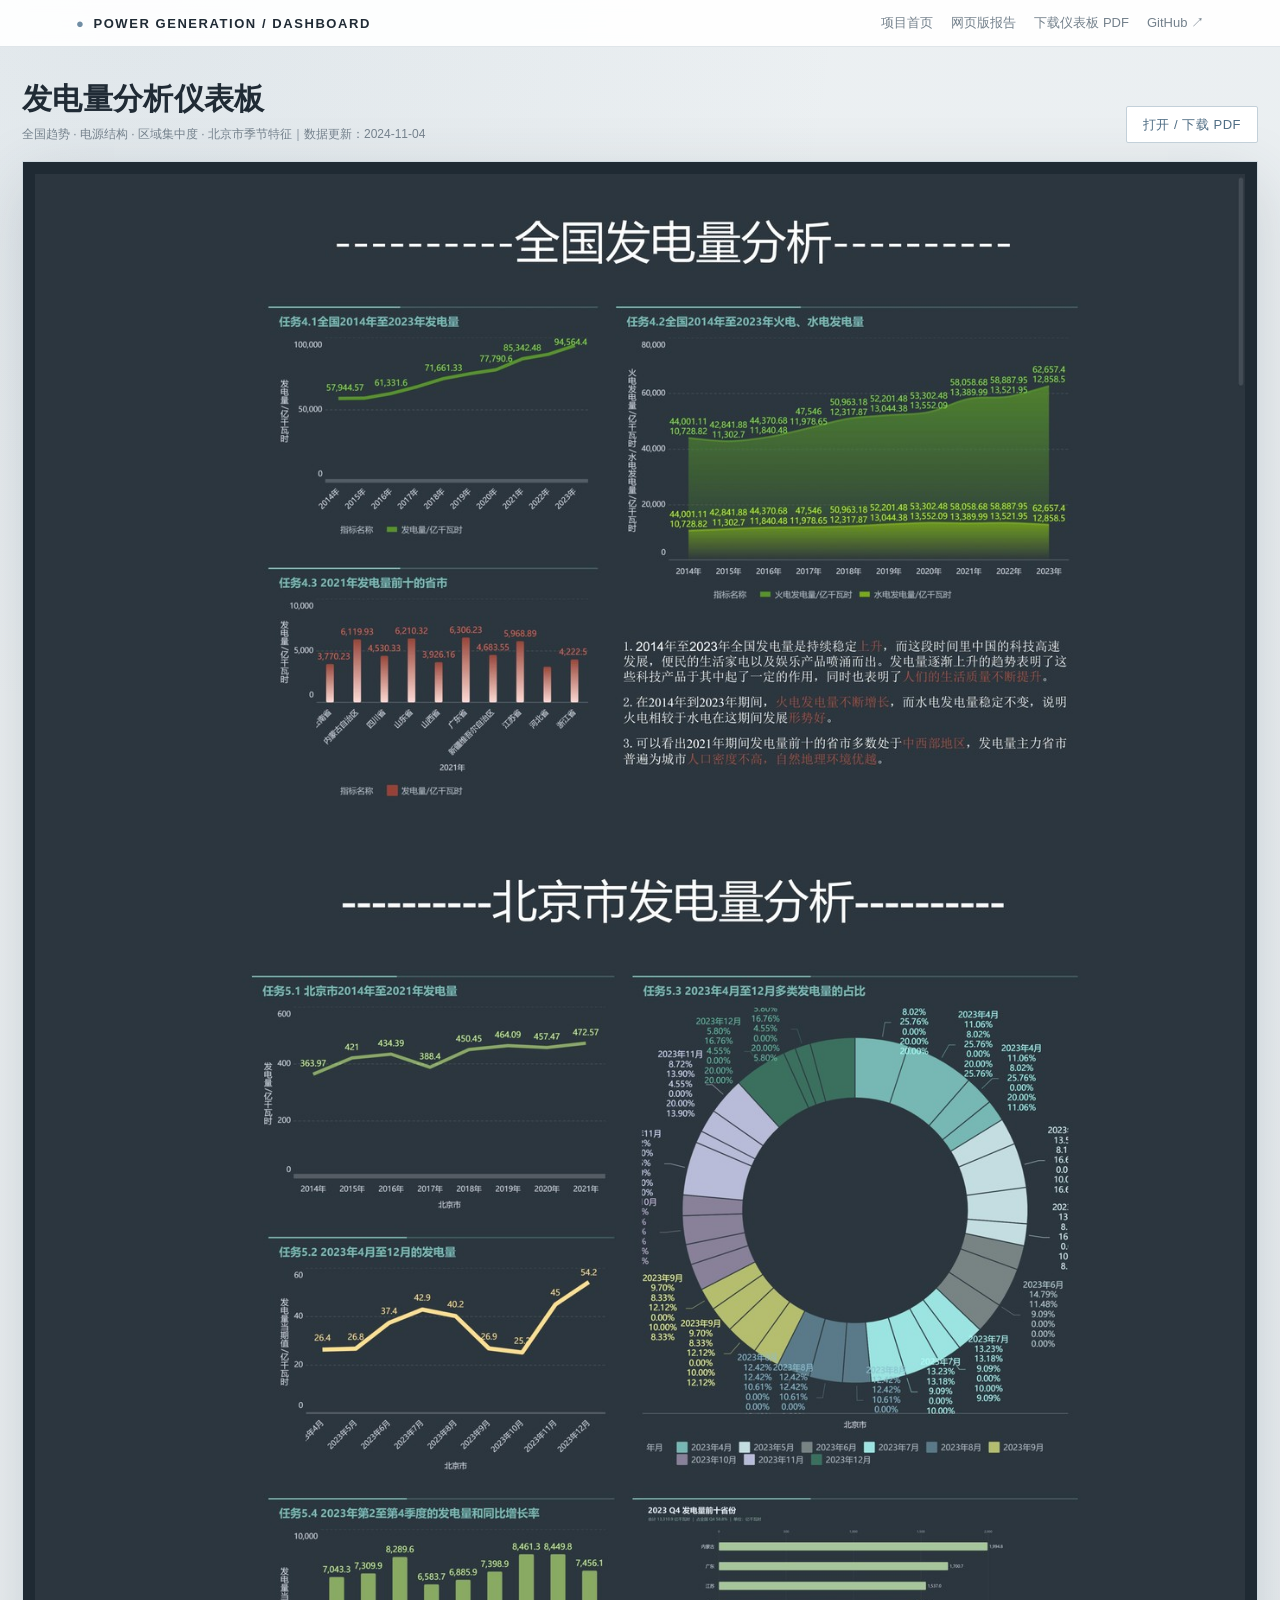
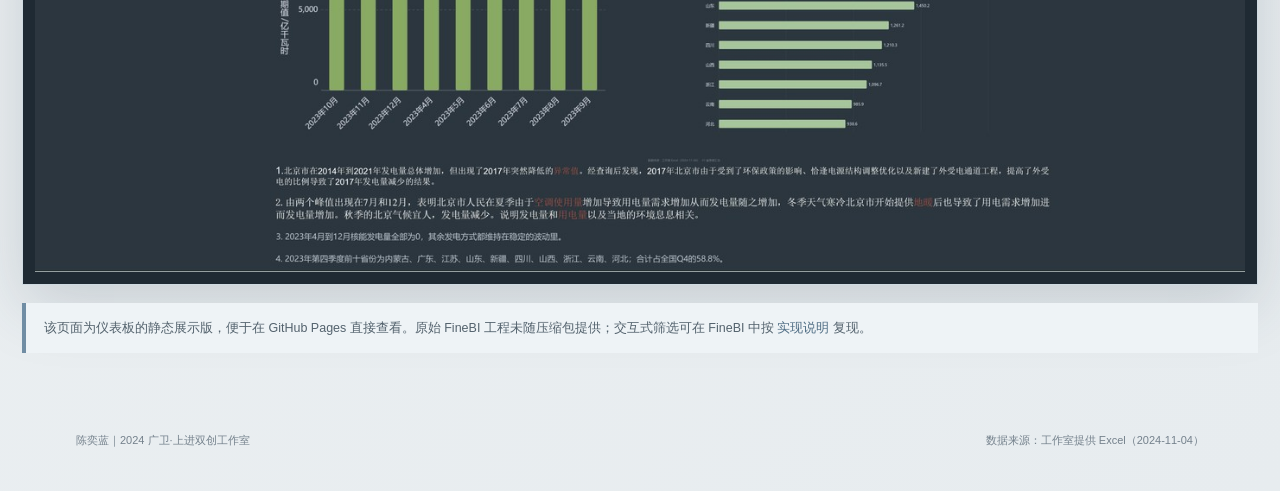
==== dashboard/index.html @ d82bbfad "docs: add GitHub Pages web report and dashboard" ====
<!DOCTYPE html>
<html lang="zh-CN">
<head>
<meta charset="UTF-8">
<meta name="viewport" content="width=device-width, initial-scale=1.0">
<title>发电量分析仪表板｜基于 FineBI</title>
<meta name="description" content="基于 FineBI 的发电量分析仪表板，覆盖全国趋势、电源结构、2023 Q4 前十省份与北京市季节特征。">
<link rel="stylesheet" href="../assets/site.css">
</head>
<body>

<header class="site-nav">
  <div class="nav-inner">
    <div class="brand"><span>●</span>POWER GENERATION / DASHBOARD</div>
    <nav class="nav-links">
      <a href="../">项目首页</a>
      <a href="../report/">网页版报告</a>
      <a href="power-generation-dashboard.pdf">下载仪表板 PDF</a>
      <a href="https://github.com/sherry230/power-generation-dashboard" target="_blank" rel="noopener">GitHub ↗</a>
    </nav>
  </div>
</header>

<main class="dash-page">
  <div class="dash-head">
    <div>
      <h1>发电量分析仪表板</h1>
      <p>全国趋势 · 电源结构 · 区域集中度 · 北京市季节特征｜数据更新：2024-11-04</p>
    </div>
    <a class="btn" href="power-generation-dashboard.pdf">打开 / 下载 PDF</a>
  </div>

  <div class="dash-shell">
    <img src="../images/00-dashboard-overview.jpg" alt="发电量分析仪表板：全国趋势、电源结构、2023 Q4 前十省份与北京季节特征">
  </div>

  <div class="note" style="margin-top:18px;">
    该页面为仪表板的静态展示版，便于在 GitHub Pages 直接查看。原始 FineBI 工程未随压缩包提供；交互式筛选可在 FineBI 中按 <a href="https://github.com/sherry230/power-generation-dashboard/blob/main/docs/finebi-implementation.md">实现说明</a> 复现。
  </div>
</main>

<footer class="footer">
  <div class="wrap">
    <div>陈奕蓝｜2024 广卫·上进双创工作室</div>
    <div>数据来源：工作室提供 Excel（2024-11-04）</div>
  </div>
</footer>

</body>
</html>
---- assets/site.css ----
:root{
  --ink:#202b35;
  --body:#3c4954;
  --muted:#74818c;
  --faint:#9aa6af;
  --blue:#708da4;
  --blue-deep:#4f6d84;
  --blue-soft:#eef3f6;
  --line:#dfe5e9;
  --paper:#fffefc;
  --bg:#e9edf0;
}

*{box-sizing:border-box;}
html{scroll-behavior:smooth;}
body{
  margin:0;
  color:var(--body);
  background:
    radial-gradient(circle at 10% 0%,rgba(112,141,164,.10),transparent 30%),
    linear-gradient(135deg,#edf1f3 0%,#e7ecef 100%);
  font-family:"Microsoft YaHei","PingFang SC","Noto Sans CJK SC",sans-serif;
  -webkit-font-smoothing:antialiased;
}
a{color:var(--blue-deep);text-decoration:none;}
a:hover{text-decoration:underline;}
img{max-width:100%;display:block;}

.site-nav{
  background:rgba(255,255,255,.92);
  border-bottom:1px solid var(--line);
  backdrop-filter:blur(12px);
  position:sticky;top:0;z-index:20;
}
.nav-inner{
  max-width:1180px;margin:0 auto;padding:14px 26px;
  display:flex;align-items:center;justify-content:space-between;gap:18px;
}
.brand{font-size:13px;letter-spacing:.12em;color:var(--ink);font-weight:700;}
.brand span{color:var(--blue);margin-right:8px;}
.nav-links{display:flex;gap:18px;flex-wrap:wrap;font-size:13px;}
.nav-links a{color:var(--muted);}
.nav-links a:hover{color:var(--blue-deep);text-decoration:none;}

.wrap{max-width:1180px;margin:0 auto;padding:0 26px;}

.hero{padding:72px 0 48px;border-bottom:1px solid rgba(112,141,164,.22);}
.eyebrow{
  display:flex;align-items:center;gap:10px;
  font-family:Georgia,"Times New Roman",serif;
  font-size:11px;letter-spacing:.24em;color:var(--blue);
  text-transform:uppercase;margin-bottom:18px;
}
.eyebrow::before{content:"";width:26px;height:1px;background:var(--blue);}
h1{
  margin:0;font-size:46px;line-height:1.22;letter-spacing:.01em;
  color:var(--ink);font-weight:700;
}
.hero .sub{
  max-width:760px;margin:18px 0 0;font-size:16px;line-height:1.9;color:#5d6b76;
}
.hero-actions{display:flex;gap:10px;flex-wrap:wrap;margin-top:28px;}
.btn{
  display:inline-flex;align-items:center;gap:8px;
  padding:11px 16px;border:1px solid #c3d0d9;background:#fff;color:var(--blue-deep);
  font-size:13px;line-height:1;letter-spacing:.04em;border-radius:2px;
}
.btn.primary{background:var(--blue-deep);border-color:var(--blue-deep);color:#fff;}
.btn:hover{text-decoration:none;background:var(--blue-soft);}
.btn.primary:hover{background:#3d5869;}

.metrics{
  display:grid;grid-template-columns:repeat(4,1fr);
  gap:12px;margin:32px 0 0;
}
.metric{
  background:#fff;border:1px solid var(--line);border-top:3px solid var(--blue);
  padding:16px 16px 14px;min-height:104px;
}
.metric .k{font-size:10px;letter-spacing:.08em;color:var(--faint);margin-bottom:7px;}
.metric .v{font-family:Georgia,"Times New Roman",serif;font-size:26px;color:var(--ink);line-height:1.1;}
.metric .v small{font-family:"Microsoft YaHei",sans-serif;font-size:10px;color:var(--muted);margin-left:4px;}
.metric .d{font-size:11px;color:var(--blue-deep);margin-top:6px;}

.section{padding:44px 0;border-bottom:1px solid rgba(112,141,164,.18);}
.section-head{display:flex;align-items:baseline;justify-content:space-between;gap:20px;margin-bottom:18px;}
.section-head h2{margin:0;font-size:21px;color:var(--ink);letter-spacing:.04em;}
.section-head .en{font-family:Georgia,serif;font-size:10px;letter-spacing:.2em;color:var(--faint);text-transform:uppercase;}

.dashboard-frame{
  background:#1f2a33;padding:12px;border:1px solid #cfdae1;
  box-shadow:0 20px 50px rgba(45,63,76,.14);
}
.dashboard-frame img{width:100%;height:auto;}

.cards{display:grid;grid-template-columns:repeat(3,1fr);gap:14px;}
.card{
  background:#fff;border:1px solid var(--line);padding:20px 20px 18px;
  border-top:2px solid var(--blue);
}
.card h3{margin:0 0 8px;font-size:15px;color:var(--ink);}
.card p{margin:0;font-size:12.5px;line-height:1.8;color:#65727d;}
.card .num{font-family:Georgia,serif;font-size:11px;color:var(--blue);letter-spacing:.12em;margin-bottom:8px;}

.deliverables{display:grid;grid-template-columns:repeat(2,1fr);gap:10px;}
.deliverable{
  display:flex;align-items:center;justify-content:space-between;gap:12px;
  background:#fff;border:1px solid var(--line);padding:14px 16px;font-size:13px;
}
.deliverable span{color:var(--muted);font-size:11px;}
.deliverable a{white-space:nowrap;font-size:12px;}

.note{
  background:var(--blue-soft);border-left:4px solid var(--blue);
  padding:14px 18px;font-size:12.5px;line-height:1.8;color:#53626d;
}
.footer{padding:28px 0 40px;color:var(--muted);font-size:11px;line-height:1.8;}
.footer .wrap{display:flex;justify-content:space-between;gap:18px;flex-wrap:wrap;}

/* dashboard page */
.dash-page{max-width:1500px;margin:0 auto;padding:26px 22px 50px;}
.dash-head{display:flex;align-items:flex-end;justify-content:space-between;gap:20px;margin:8px 0 18px;flex-wrap:wrap;}
.dash-head h1{font-size:30px;}
.dash-head p{margin:8px 0 0;color:var(--muted);font-size:12px;}
.dash-shell{background:#1f2a33;padding:12px;border:1px solid #cfdae1;box-shadow:0 20px 60px rgba(45,63,76,.18);}
.dash-shell img{width:100%;height:auto;}

@media (max-width:900px){
  h1{font-size:34px;}
  .hero{padding:48px 0 36px;}
  .metrics{grid-template-columns:repeat(2,1fr);}
  .cards{grid-template-columns:1fr;}
  .deliverables{grid-template-columns:1fr;}
  .wrap{padding:0 18px;}
  .nav-inner{padding:12px 18px;}
}
@media (max-width:520px){
  h1{font-size:28px;}
  .metrics{grid-template-columns:1fr;}
  .nav-links{gap:10px;font-size:12px;}
  .hero-actions .btn{width:100%;justify-content:center;}
}
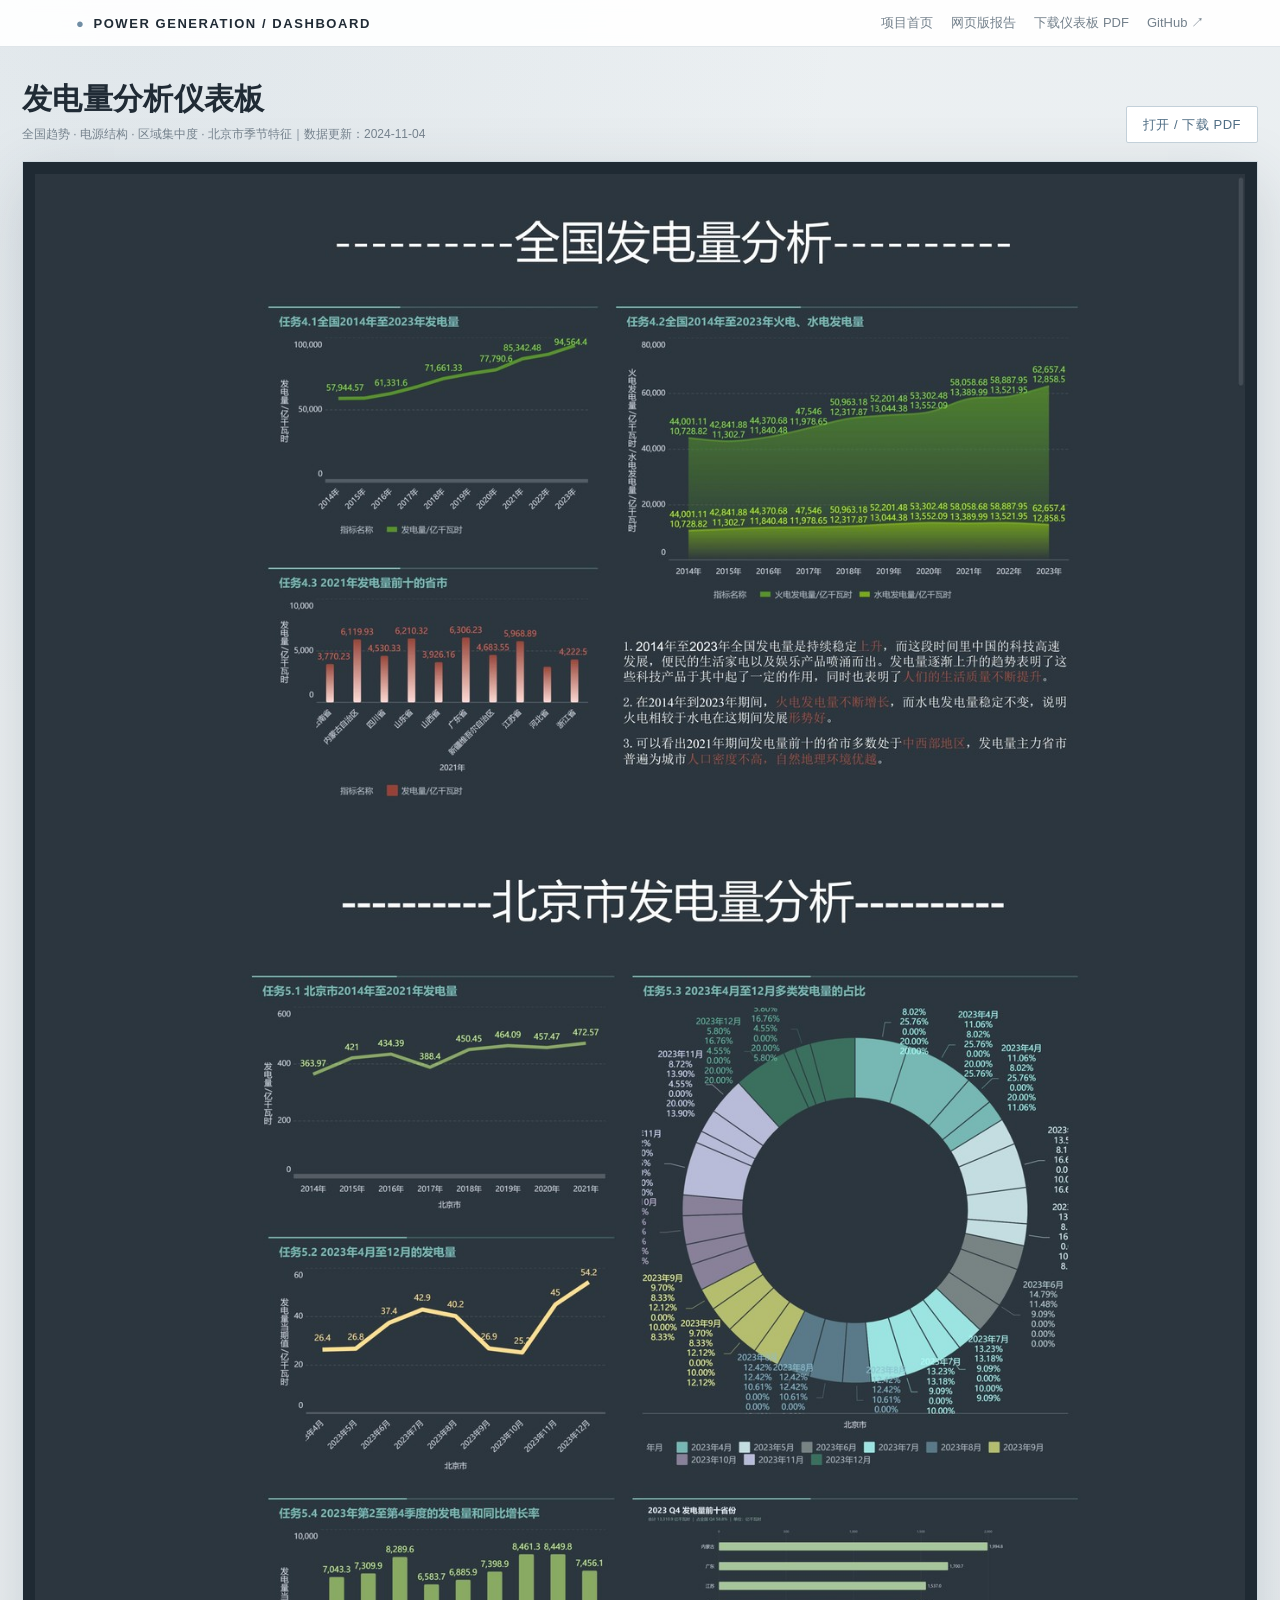
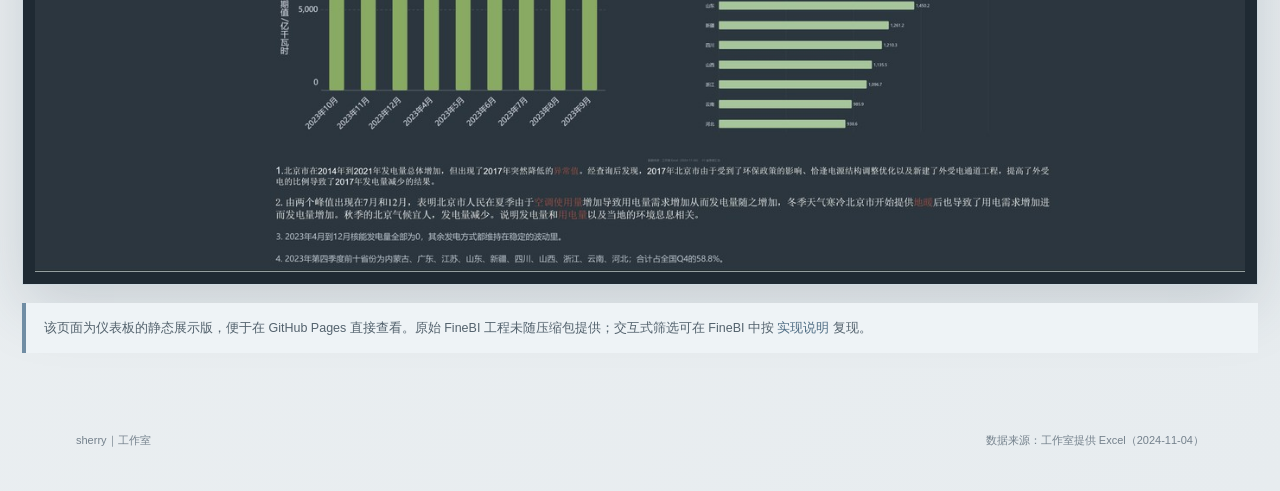
==== commit 9bdff4a1: "docs: publish web report and align author" ====
--- a/dashboard/index.html
+++ b/dashboard/index.html
@@ -1,4 +1,4 @@
-<!DOCTYPE html>
+﻿<!DOCTYPE html>
 <html lang="zh-CN">
 <head>
 <meta charset="UTF-8">
@@ -41,10 +41,11 @@
 
 <footer class="footer">
   <div class="wrap">
-    <div>陈奕蓝｜2024 广卫·上进双创工作室</div>
+    <div>sherry｜工作室</div>
     <div>数据来源：工作室提供 Excel（2024-11-04）</div>
   </div>
 </footer>
 
 </body>
 </html>
+
